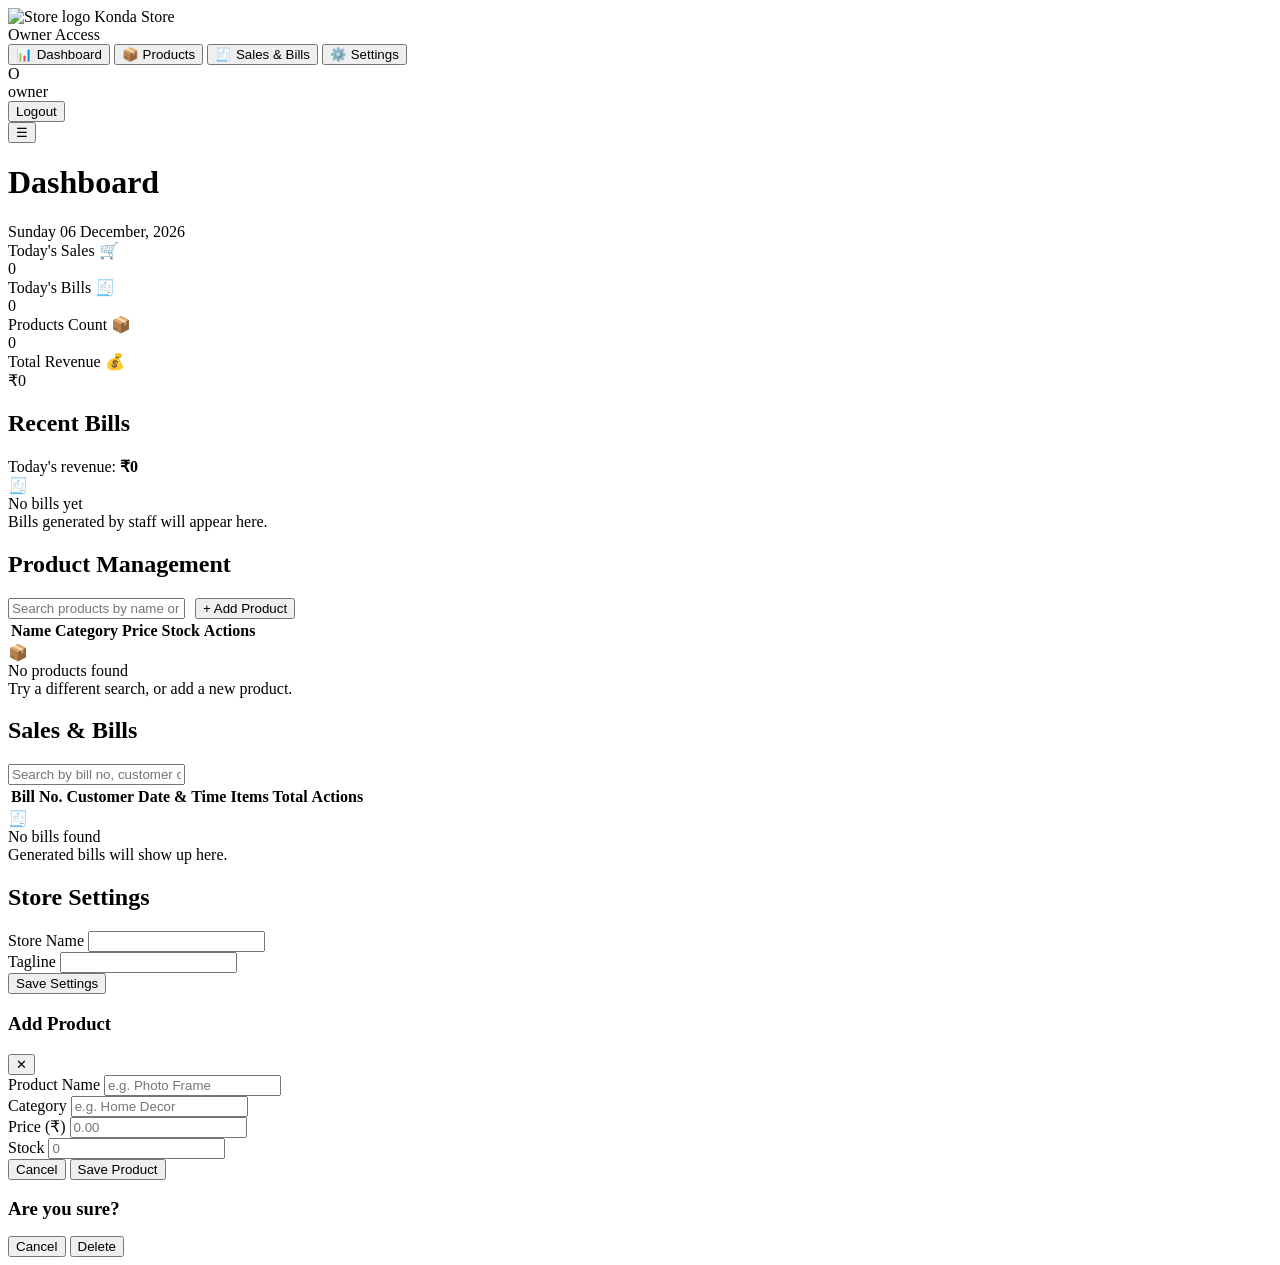
==== owner.html @ d74b081c "Add files via upload" ====
<!DOCTYPE html>
<html lang="en">
<head>
<meta charset="UTF-8" />
<meta name="viewport" content="width=device-width, initial-scale=1.0" />
<title>Owner Dashboard — Konda Store Manager</title>
<link rel="icon" type="image/png" href="assets/logo.png" />
<link rel="preconnect" href="https://fonts.googleapis.com" />
<link href="https://fonts.googleapis.com/css2?family=Sora:wght@600;700&family=Inter:wght@400;500;600&family=JetBrains+Mono:wght@500;700&display=swap" rel="stylesheet" />
<link rel="stylesheet" href="css/style.css" />
</head>
<body>

<div class="app-shell">

  <!-- ===================== Sidebar ===================== -->
  <aside class="sidebar" id="sidebar">
    <div class="sidebar-brand">
      <img src="assets/logo.png" alt="Store logo" />
      <span class="brand-name">Konda Store</span>
    </div>

    <span class="sidebar-role-pill">Owner Access</span>

    <nav class="sidebar-nav">
      <button class="nav-item active" data-view="dashboard" data-label="Dashboard">
        <span class="nav-icon">📊</span> Dashboard
      </button>
      <button class="nav-item" data-view="products" data-label="Products">
        <span class="nav-icon">📦</span> Products
      </button>
      <button class="nav-item" data-view="sales" data-label="Sales &amp; Bills">
        <span class="nav-icon">🧾</span> Sales &amp; Bills
      </button>
      <button class="nav-item" data-view="settings" data-label="Settings">
        <span class="nav-icon">⚙️</span> Settings
      </button>
    </nav>

    <div class="sidebar-footer">
      <div class="sidebar-user">
        <div class="sidebar-user-avatar" id="user-avatar">O</div>
        <div>
          <div class="sidebar-user-name" id="current-user-label">owner</div>
        </div>
      </div>
      <button class="logout-btn" id="logout-btn">Logout</button>
    </div>
  </aside>

  <div class="sidebar-overlay" id="sidebar-overlay"></div>

  <!-- ===================== Main Area ===================== -->
  <div class="main-area">

    <header class="topbar">
      <div class="topbar-left">
        <button class="mobile-menu-btn" id="mobile-menu-btn">☰</button>
        <h1 id="page-title">Dashboard</h1>
      </div>
      <div class="topbar-date" id="topbar-date"></div>
    </header>

    <div class="content">

      <!-- ===================== Dashboard View ===================== -->
      <section class="view-section active" id="view-dashboard">

        <div class="stat-grid">
          <div class="stat-card">
            <div class="stat-card-top">
              <span class="stat-label">Today's Sales</span>
              <span class="stat-icon">🛒</span>
            </div>
            <span class="stat-value" id="stat-todays-sales">0</span>
          </div>
          <div class="stat-card">
            <div class="stat-card-top">
              <span class="stat-label">Today's Bills</span>
              <span class="stat-icon">🧾</span>
            </div>
            <span class="stat-value" id="stat-todays-bills">0</span>
          </div>
          <div class="stat-card">
            <div class="stat-card-top">
              <span class="stat-label">Products Count</span>
              <span class="stat-icon">📦</span>
            </div>
            <span class="stat-value" id="stat-products-count">0</span>
          </div>
          <div class="stat-card">
            <div class="stat-card-top">
              <span class="stat-label">Total Revenue</span>
              <span class="stat-icon teal">💰</span>
            </div>
            <span class="stat-value" id="stat-revenue">₹0</span>
          </div>
        </div>

        <div class="panel">
          <div class="panel-header">
            <h2>Recent Bills</h2>
            <span class="cell-sub" id="stat-todays-revenue-label">Today's revenue: <b id="stat-todays-revenue">₹0</b></span>
          </div>
          <div id="recent-bills-list"></div>
          <div class="empty-state" id="recent-bills-empty">
            <div class="empty-icon">🧾</div>
            <div class="empty-title">No bills yet</div>
            <div class="empty-sub">Bills generated by staff will appear here.</div>
          </div>
        </div>

      </section>

      <!-- ===================== Products View ===================== -->
      <section class="view-section" id="view-products">
        <div class="panel">
          <div class="panel-header">
            <h2>Product Management</h2>
            <div style="display:flex; gap:10px; flex-wrap:wrap; align-items:center;">
              <div class="search-bar">
                <input type="text" id="product-search" placeholder="Search products by name or category..." />
              </div>
              <button class="btn btn-primary" id="add-product-btn">+ Add Product</button>
            </div>
          </div>

          <div class="table-wrap">
            <table>
              <thead>
                <tr>
                  <th>Name</th>
                  <th>Category</th>
                  <th>Price</th>
                  <th>Stock</th>
                  <th>Actions</th>
                </tr>
              </thead>
              <tbody id="product-table-body"></tbody>
            </table>
          </div>
          <div class="empty-state" id="product-empty-state">
            <div class="empty-icon">📦</div>
            <div class="empty-title">No products found</div>
            <div class="empty-sub">Try a different search, or add a new product.</div>
          </div>
        </div>
      </section>

      <!-- ===================== Sales View ===================== -->
      <section class="view-section" id="view-sales">
        <div class="panel">
          <div class="panel-header">
            <h2>Sales &amp; Bills</h2>
            <div class="search-bar">
              <input type="text" id="sales-search" placeholder="Search by bill no, customer or phone..." />
            </div>
          </div>

          <div class="table-wrap">
            <table>
              <thead>
                <tr>
                  <th>Bill No.</th>
                  <th>Customer</th>
                  <th>Date &amp; Time</th>
                  <th>Items</th>
                  <th>Total</th>
                  <th>Actions</th>
                </tr>
              </thead>
              <tbody id="sales-table-body"></tbody>
            </table>
          </div>
          <div class="empty-state" id="sales-empty-state">
            <div class="empty-icon">🧾</div>
            <div class="empty-title">No bills found</div>
            <div class="empty-sub">Generated bills will show up here.</div>
          </div>
        </div>
      </section>

      <!-- ===================== Settings View ===================== -->
      <section class="view-section" id="view-settings">
        <div class="panel" style="max-width: 480px;">
          <div class="panel-header">
            <h2>Store Settings</h2>
          </div>
          <form id="settings-form">
            <div class="field-group">
              <label class="field-label" for="settings-store-name">Store Name</label>
              <input class="field-input" type="text" id="settings-store-name" />
            </div>
            <div class="field-group">
              <label class="field-label" for="settings-tagline">Tagline</label>
              <input class="field-input" type="text" id="settings-tagline" />
            </div>
            <button type="submit" class="btn btn-primary">Save Settings</button>
          </form>
        </div>
      </section>

    </div>
  </div>
</div>

<!-- ===================== Add / Edit Product Modal ===================== -->
<div class="modal-overlay" id="product-modal">
  <div class="modal-box">
    <div class="modal-header">
      <h3 id="product-modal-title">Add Product</h3>
      <button class="modal-close" id="product-modal-close">✕</button>
    </div>
    <form id="product-form" novalidate>
      <div class="field-group">
        <label class="field-label" for="pf-name">Product Name</label>
        <input class="field-input" type="text" id="pf-name" placeholder="e.g. Photo Frame" />
        <span class="field-error" id="pf-name-error"></span>
      </div>
      <div class="field-group">
        <label class="field-label" for="pf-category">Category</label>
        <input class="field-input" type="text" id="pf-category" placeholder="e.g. Home Decor" />
        <span class="field-error" id="pf-category-error"></span>
      </div>
      <div class="form-row">
        <div class="field-group">
          <label class="field-label" for="pf-price">Price (₹)</label>
          <input class="field-input" type="number" id="pf-price" step="0.01" min="0" placeholder="0.00" />
          <span class="field-error" id="pf-price-error"></span>
        </div>
        <div class="field-group">
          <label class="field-label" for="pf-stock">Stock</label>
          <input class="field-input" type="number" id="pf-stock" step="1" min="0" placeholder="0" />
          <span class="field-error" id="pf-stock-error"></span>
        </div>
      </div>
      <div class="modal-actions">
        <button type="button" class="btn btn-secondary" id="product-cancel-btn">Cancel</button>
        <button type="submit" class="btn btn-primary">Save Product</button>
      </div>
    </form>
  </div>
</div>

<!-- ===================== Confirm Dialog ===================== -->
<div class="modal-overlay" id="confirm-dialog">
  <div class="modal-box confirm-box">
    <h3 style="margin-bottom:10px;">Are you sure?</h3>
    <p id="confirm-dialog-message"></p>
    <div class="confirm-actions">
      <button class="btn btn-secondary" id="confirm-dialog-no">Cancel</button>
      <button class="btn btn-danger-outline" id="confirm-dialog-yes">Delete</button>
    </div>
  </div>
</div>

<script src="js/storage.js"></script>
<script src="js/login.js"></script>
<script src="js/products.js"></script>
<script src="js/owner.js"></script>
<script>
  document.getElementById('topbar-date').textContent = new Date().toLocaleDateString('en-IN', { weekday: 'long', day: '2-digit', month: 'long', year: 'numeric' });
</script>
</body>
</html>
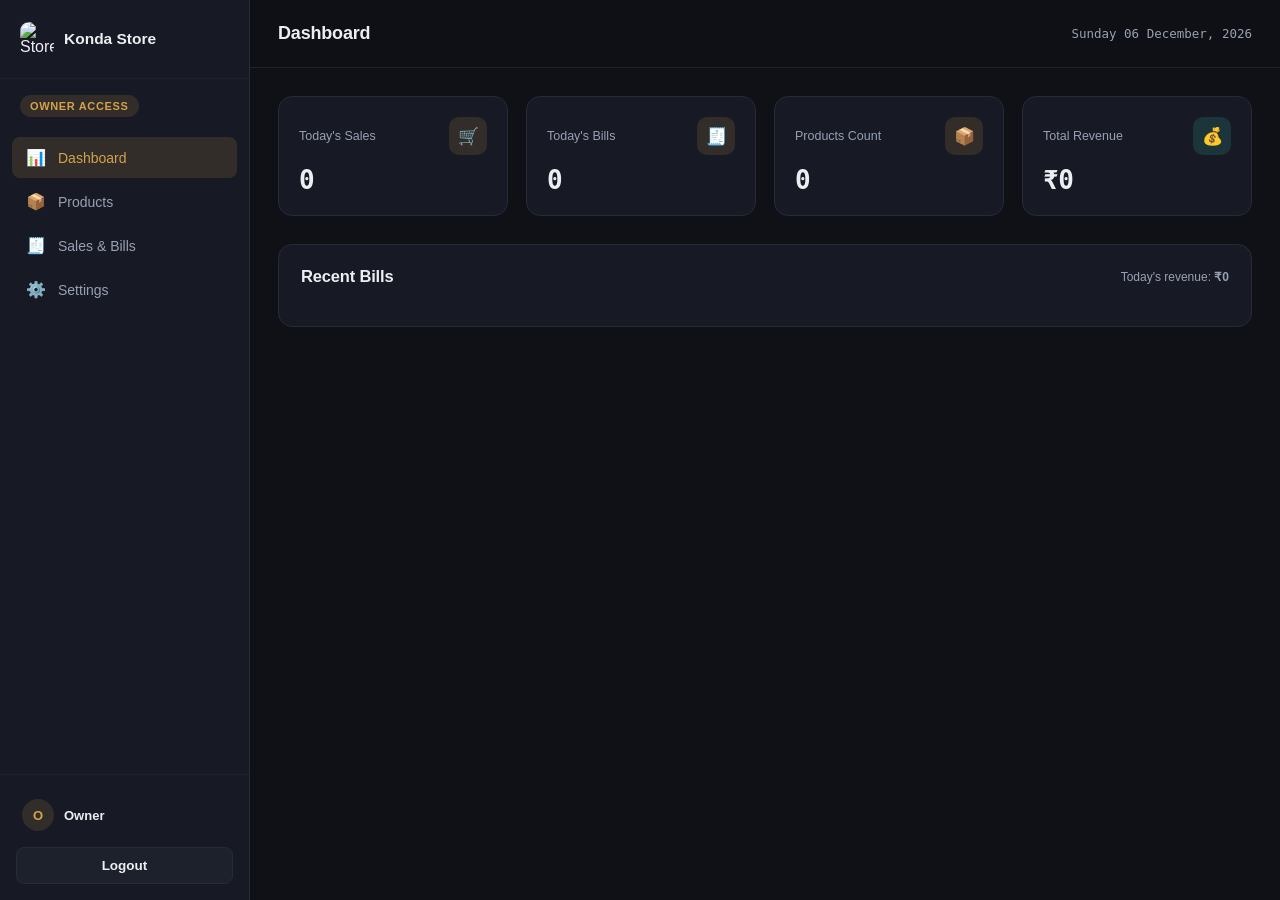
==== commit 94da8142: "Remove login.js script from owner.html" ====
--- a/owner.html
+++ b/owner.html
@@ -255,7 +255,6 @@
 </div>
 
 <script src="js/storage.js"></script>
-<script src="js/login.js"></script>
 <script src="js/products.js"></script>
 <script src="js/owner.js"></script>
 <script>
--- a/css/style.css
+++ b/css/style.css
@@ -0,0 +1,993 @@
+/* ============================================================
+   style.css
+   Konda Store Manager — design system & layout
+   Palette: deep ink navy surfaces, brass/gold accent (ties to
+   receipts & cash), teal for positive states, receipt-style
+   monospace for money figures and bill numbers.
+   ============================================================ */
+
+/* ---------------- Tokens ---------------- */
+:root {
+  --bg: #0F1117;
+  --surface: #171A24;
+  --surface-elevated: #1D212C;
+  --surface-hover: #232838;
+  --border: #262B39;
+  --border-soft: #1E222E;
+
+  --accent: #D4A24C;
+  --accent-hover: #E5B563;
+  --accent-soft: rgba(212, 162, 76, 0.14);
+
+  --teal: #3ED9C0;
+  --teal-soft: rgba(62, 217, 192, 0.14);
+
+  --danger: #E5595E;
+  --danger-soft: rgba(229, 89, 94, 0.14);
+
+  --text: #EDEEF3;
+  --text-muted: #98A0B3;
+  --text-faint: #5B6072;
+
+  --radius-sm: 8px;
+  --radius-md: 14px;
+  --radius-lg: 20px;
+
+  --shadow-card: 0 8px 24px rgba(0, 0, 0, 0.35);
+  --shadow-modal: 0 24px 60px rgba(0, 0, 0, 0.55);
+
+  --font-display: 'Sora', sans-serif;
+  --font-body: 'Inter', sans-serif;
+  --font-mono: 'JetBrains Mono', monospace;
+
+  --sidebar-width: 250px;
+}
+
+/* ---------------- Reset ---------------- */
+* {
+  margin: 0;
+  padding: 0;
+  box-sizing: border-box;
+}
+
+html {
+  scroll-behavior: smooth;
+}
+
+body {
+  font-family: var(--font-body);
+  background: var(--bg);
+  color: var(--text);
+  min-height: 100vh;
+  -webkit-font-smoothing: antialiased;
+}
+
+h1, h2, h3, h4 {
+  font-family: var(--font-display);
+  font-weight: 600;
+  letter-spacing: -0.01em;
+}
+
+button {
+  font-family: inherit;
+  cursor: pointer;
+  border: none;
+  background: none;
+  color: inherit;
+}
+
+input, select {
+  font-family: inherit;
+}
+
+a { color: inherit; text-decoration: none; }
+
+::selection {
+  background: var(--accent-soft);
+  color: var(--accent-hover);
+}
+
+*:focus-visible {
+  outline: 2px solid var(--accent);
+  outline-offset: 2px;
+  border-radius: 4px;
+}
+
+::-webkit-scrollbar { width: 10px; height: 10px; }
+::-webkit-scrollbar-track { background: transparent; }
+::-webkit-scrollbar-thumb { background: #2A2F3D; border-radius: 10px; }
+::-webkit-scrollbar-thumb:hover { background: #363C4D; }
+
+@media (prefers-reduced-motion: reduce) {
+  *, *::before, *::after {
+    animation-duration: 0.01ms !important;
+    transition-duration: 0.01ms !important;
+  }
+}
+
+/* ============================================================
+   LOGIN PAGE
+   ============================================================ */
+
+.login-page {
+  min-height: 100vh;
+  display: flex;
+  align-items: center;
+  justify-content: center;
+  padding: 24px;
+  background:
+    radial-gradient(circle at 15% 10%, rgba(212, 162, 76, 0.08), transparent 45%),
+    radial-gradient(circle at 85% 90%, rgba(62, 217, 192, 0.06), transparent 45%),
+    var(--bg);
+  position: relative;
+  overflow: hidden;
+}
+
+.login-page::before {
+  content: '';
+  position: absolute;
+  inset: 0;
+  background-image:
+    linear-gradient(rgba(255,255,255,0.02) 1px, transparent 1px),
+    linear-gradient(90deg, rgba(255,255,255,0.02) 1px, transparent 1px);
+  background-size: 42px 42px;
+  pointer-events: none;
+}
+
+.login-card {
+  position: relative;
+  width: 100%;
+  max-width: 400px;
+  background: var(--surface);
+  border: 1px solid var(--border);
+  border-radius: var(--radius-lg);
+  padding: 40px 36px 36px;
+  box-shadow: var(--shadow-card);
+  animation: rise 0.5s ease both;
+}
+
+@keyframes rise {
+  from { opacity: 0; transform: translateY(14px); }
+  to { opacity: 1; transform: translateY(0); }
+}
+
+.login-brand {
+  display: flex;
+  align-items: center;
+  gap: 12px;
+  margin-bottom: 28px;
+}
+
+.login-brand img {
+  width: 44px;
+  height: 44px;
+  border-radius: 12px;
+}
+
+.login-brand-text .brand-name {
+  font-family: var(--font-display);
+  font-size: 18px;
+  font-weight: 700;
+}
+
+.login-brand-text .brand-tagline {
+  font-size: 12px;
+  color: var(--text-muted);
+}
+
+.login-heading {
+  font-size: 22px;
+  margin-bottom: 6px;
+}
+
+.login-sub {
+  font-size: 13.5px;
+  color: var(--text-muted);
+  margin-bottom: 24px;
+}
+
+.role-tabs {
+  display: flex;
+  background: var(--surface-elevated);
+  border: 1px solid var(--border);
+  border-radius: var(--radius-sm);
+  padding: 4px;
+  margin-bottom: 22px;
+  gap: 4px;
+}
+
+.role-tab {
+  flex: 1;
+  padding: 9px 0;
+  border-radius: 6px;
+  font-size: 13.5px;
+  font-weight: 600;
+  color: var(--text-muted);
+  transition: all 0.2s ease;
+}
+
+.role-tab.active {
+  background: var(--accent);
+  color: #1A1206;
+}
+
+.field-group {
+  margin-bottom: 16px;
+}
+
+.field-label {
+  display: block;
+  font-size: 12.5px;
+  font-weight: 600;
+  color: var(--text-muted);
+  margin-bottom: 7px;
+  text-transform: uppercase;
+  letter-spacing: 0.04em;
+}
+
+.field-input {
+  width: 100%;
+  padding: 12px 14px;
+  background: var(--surface-elevated);
+  border: 1px solid var(--border);
+  border-radius: var(--radius-sm);
+  color: var(--text);
+  font-size: 14.5px;
+  transition: border-color 0.2s ease, box-shadow 0.2s ease;
+}
+
+.field-input:focus {
+  border-color: var(--accent);
+  box-shadow: 0 0 0 3px var(--accent-soft);
+  outline: none;
+}
+
+.field-error {
+  display: block;
+  font-size: 12px;
+  color: var(--danger);
+  margin-top: 6px;
+  min-height: 14px;
+}
+
+.login-error {
+  display: none;
+  background: var(--danger-soft);
+  border: 1px solid rgba(229, 89, 94, 0.35);
+  color: #FFB4B7;
+  font-size: 13px;
+  padding: 10px 14px;
+  border-radius: var(--radius-sm);
+  margin-bottom: 16px;
+}
+
+.login-error.visible {
+  display: block;
+  animation: shake 0.3s ease;
+}
+
+@keyframes shake {
+  0%, 100% { transform: translateX(0); }
+  25% { transform: translateX(-4px); }
+  75% { transform: translateX(4px); }
+}
+
+.btn {
+  display: inline-flex;
+  align-items: center;
+  justify-content: center;
+  gap: 8px;
+  padding: 12px 18px;
+  border-radius: var(--radius-sm);
+  font-size: 14px;
+  font-weight: 600;
+  transition: transform 0.15s ease, background 0.2s ease, box-shadow 0.2s ease, opacity 0.2s ease;
+  white-space: nowrap;
+}
+
+.btn:active { transform: scale(0.97); }
+
+.btn-primary {
+  background: var(--accent);
+  color: #1A1206;
+}
+
+.btn-primary:hover { background: var(--accent-hover); box-shadow: 0 6px 18px rgba(212,162,76,0.25); }
+
+.btn-block { width: 100%; }
+
+.btn-secondary {
+  background: var(--surface-elevated);
+  border: 1px solid var(--border);
+  color: var(--text);
+}
+
+.btn-secondary:hover { background: var(--surface-hover); }
+
+.btn-teal {
+  background: var(--teal);
+  color: #063A32;
+}
+.btn-teal:hover { filter: brightness(1.08); }
+
+.btn-danger-outline {
+  background: transparent;
+  border: 1px solid rgba(229, 89, 94, 0.4);
+  color: var(--danger);
+}
+.btn-danger-outline:hover { background: var(--danger-soft); }
+
+.btn:disabled {
+  opacity: 0.45;
+  cursor: not-allowed;
+}
+
+.login-demo-hint {
+  margin-top: 20px;
+  font-size: 12px;
+  color: var(--text-faint);
+  text-align: center;
+  line-height: 1.6;
+}
+
+.login-demo-hint b { color: var(--text-muted); }
+
+/* ============================================================
+   DASHBOARD SHELL (owner.html / staff.html)
+   ============================================================ */
+
+.app-shell {
+  display: flex;
+  min-height: 100vh;
+}
+
+/* ---- Sidebar ---- */
+
+.sidebar {
+  width: var(--sidebar-width);
+  flex-shrink: 0;
+  background: var(--surface);
+  border-right: 1px solid var(--border);
+  display: flex;
+  flex-direction: column;
+  position: fixed;
+  top: 0;
+  bottom: 0;
+  left: 0;
+  z-index: 40;
+  transition: transform 0.25s ease;
+}
+
+.sidebar-brand {
+  display: flex;
+  align-items: center;
+  gap: 10px;
+  padding: 22px 20px;
+  border-bottom: 1px solid var(--border-soft);
+}
+
+.sidebar-brand img {
+  width: 34px;
+  height: 34px;
+  border-radius: 9px;
+}
+
+.sidebar-brand .brand-name {
+  font-family: var(--font-display);
+  font-size: 15.5px;
+  font-weight: 700;
+}
+
+.sidebar-role-pill {
+  margin: 16px 20px 4px;
+  font-size: 11px;
+  font-weight: 700;
+  letter-spacing: 0.06em;
+  text-transform: uppercase;
+  color: var(--accent);
+  background: var(--accent-soft);
+  padding: 5px 10px;
+  border-radius: 100px;
+  display: inline-flex;
+  width: fit-content;
+}
+
+.sidebar-nav {
+  flex: 1;
+  padding: 16px 12px;
+  display: flex;
+  flex-direction: column;
+  gap: 3px;
+  overflow-y: auto;
+}
+
+.nav-item {
+  display: flex;
+  align-items: center;
+  gap: 12px;
+  padding: 11px 14px;
+  border-radius: var(--radius-sm);
+  font-size: 14px;
+  font-weight: 500;
+  color: var(--text-muted);
+  transition: background 0.18s ease, color 0.18s ease;
+  text-align: left;
+  width: 100%;
+}
+
+.nav-item .nav-icon {
+  font-size: 16px;
+  width: 20px;
+  text-align: center;
+}
+
+.nav-item:hover {
+  background: var(--surface-hover);
+  color: var(--text);
+}
+
+.nav-item.active {
+  background: var(--accent-soft);
+  color: var(--accent);
+}
+
+.sidebar-footer {
+  padding: 16px;
+  border-top: 1px solid var(--border-soft);
+}
+
+.sidebar-user {
+  display: flex;
+  align-items: center;
+  gap: 10px;
+  padding: 8px 6px;
+  margin-bottom: 8px;
+}
+
+.sidebar-user-avatar {
+  width: 32px;
+  height: 32px;
+  border-radius: 50%;
+  background: var(--accent-soft);
+  color: var(--accent);
+  display: flex;
+  align-items: center;
+  justify-content: center;
+  font-weight: 700;
+  font-size: 13px;
+  text-transform: uppercase;
+}
+
+.sidebar-user-name {
+  font-size: 13px;
+  font-weight: 600;
+  text-transform: capitalize;
+}
+
+.logout-btn {
+  width: 100%;
+  padding: 10px;
+  border-radius: var(--radius-sm);
+  background: var(--surface-elevated);
+  border: 1px solid var(--border);
+  font-size: 13.5px;
+  font-weight: 600;
+  display: flex;
+  align-items: center;
+  justify-content: center;
+  gap: 8px;
+  transition: all 0.2s ease;
+}
+
+.logout-btn:hover {
+  background: var(--danger-soft);
+  border-color: rgba(229,89,94,0.35);
+  color: #FFB4B7;
+}
+
+.sidebar-overlay {
+  display: none;
+  position: fixed;
+  inset: 0;
+  background: rgba(0,0,0,0.5);
+  z-index: 35;
+}
+.sidebar-overlay.visible { display: block; }
+
+/* ---- Main area ---- */
+
+.main-area {
+  margin-left: var(--sidebar-width);
+  flex: 1;
+  display: flex;
+  flex-direction: column;
+  min-width: 0;
+}
+
+.topbar {
+  height: 68px;
+  flex-shrink: 0;
+  display: flex;
+  align-items: center;
+  justify-content: space-between;
+  padding: 0 28px;
+  border-bottom: 1px solid var(--border-soft);
+  background: rgba(15, 17, 23, 0.75);
+  backdrop-filter: blur(10px);
+  position: sticky;
+  top: 0;
+  z-index: 20;
+}
+
+.topbar-left {
+  display: flex;
+  align-items: center;
+  gap: 14px;
+}
+
+#page-title {
+  font-size: 18px;
+}
+
+.mobile-menu-btn {
+  display: none;
+  font-size: 20px;
+  padding: 6px;
+}
+
+.topbar-date {
+  font-size: 12.5px;
+  color: var(--text-muted);
+  font-family: var(--font-mono);
+}
+
+.content {
+  padding: 28px;
+  flex: 1;
+}
+
+/* ============================================================
+   VIEW SECTIONS
+   ============================================================ */
+
+.view-section { display: none; animation: fadeIn 0.3s ease; }
+.view-section.active { display: block; }
+
+@keyframes fadeIn {
+  from { opacity: 0; transform: translateY(6px); }
+  to { opacity: 1; transform: translateY(0); }
+}
+
+/* ---- Stat cards ---- */
+
+.stat-grid {
+  display: grid;
+  grid-template-columns: repeat(4, 1fr);
+  gap: 18px;
+  margin-bottom: 28px;
+}
+
+.stat-card {
+  background: var(--surface);
+  border: 1px solid var(--border);
+  border-radius: var(--radius-md);
+  padding: 20px;
+  display: flex;
+  flex-direction: column;
+  gap: 10px;
+  transition: transform 0.2s ease, border-color 0.2s ease;
+}
+
+.stat-card:hover {
+  transform: translateY(-2px);
+  border-color: var(--accent);
+}
+
+.stat-card-top {
+  display: flex;
+  align-items: center;
+  justify-content: space-between;
+}
+
+.stat-icon {
+  width: 38px;
+  height: 38px;
+  border-radius: 10px;
+  display: flex;
+  align-items: center;
+  justify-content: center;
+  font-size: 17px;
+  background: var(--accent-soft);
+}
+
+.stat-icon.teal { background: var(--teal-soft); }
+
+.stat-label {
+  font-size: 12.5px;
+  color: var(--text-muted);
+  font-weight: 500;
+}
+
+.stat-value {
+  font-family: var(--font-mono);
+  font-size: 26px;
+  font-weight: 700;
+  letter-spacing: -0.02em;
+}
+
+/* ---- Panels ---- */
+
+.panel {
+  background: var(--surface);
+  border: 1px solid var(--border);
+  border-radius: var(--radius-md);
+  padding: 22px;
+}
+
+.panel-header {
+  display: flex;
+  align-items: center;
+  justify-content: space-between;
+  margin-bottom: 18px;
+  flex-wrap: wrap;
+  gap: 12px;
+}
+
+.panel-header h2 {
+  font-size: 16.5px;
+}
+
+.two-col-grid {
+  display: grid;
+  grid-template-columns: 1.4fr 1fr;
+  gap: 20px;
+  align-items: start;
+}
+
+/* ---- Search bar ---- */
+
+.search-bar {
+  position: relative;
+  min-width: 240px;
+  flex: 1;
+  max-width: 340px;
+}
+
+.search-bar input {
+  width: 100%;
+  padding: 10px 14px 10px 38px;
+  background: var(--surface-elevated);
+  border: 1px solid var(--border);
+  border-radius: var(--radius-sm);
+  color: var(--text);
+  font-size: 13.5px;
+}
+
+.search-bar input:focus {
+  border-color: var(--accent);
+  outline: none;
+}
+
+.search-bar::before {
+  content: '🔍';
+  position: absolute;
+  left: 13px;
+  top: 50%;
+  transform: translateY(-50%);
+  font-size: 13px;
+  opacity: 0.6;
+}
+
+/* ---- Tables ---- */
+
+.table-wrap {
+  overflow-x: auto;
+}
+
+table {
+  width: 100%;
+  border-collapse: collapse;
+}
+
+thead th {
+  text-align: left;
+  font-size: 11.5px;
+  text-transform: uppercase;
+  letter-spacing: 0.05em;
+  color: var(--text-faint);
+  font-weight: 700;
+  padding: 10px 12px;
+  border-bottom: 1px solid var(--border);
+  white-space: nowrap;
+}
+
+tbody td {
+  padding: 13px 12px;
+  border-bottom: 1px solid var(--border-soft);
+  font-size: 13.5px;
+  vertical-align: middle;
+}
+
+tbody tr:hover { background: rgba(255,255,255,0.015); }
+
+.cell-name { font-weight: 600; }
+.cell-price { font-family: var(--font-mono); font-weight: 600; }
+.cell-sub { color: var(--text-muted); font-size: 12px; }
+.cell-items { max-width: 260px; }
+.cell-actions { display: flex; gap: 6px; white-space: nowrap; }
+
+.icon-btn {
+  width: 30px;
+  height: 30px;
+  border-radius: 8px;
+  display: inline-flex;
+  align-items: center;
+  justify-content: center;
+  background: var(--surface-elevated);
+  border: 1px solid var(--border);
+  font-size: 13px;
+  transition: all 0.18s ease;
+}
+
+.icon-btn:hover { background: var(--surface-hover); border-color: var(--accent); }
+.delete-btn:hover { border-color: var(--danger); background: var(--danger-soft); }
+
+.stock-editor {
+  display: inline-flex;
+  align-items: center;
+  gap: 8px;
+  background: var(--surface-elevated);
+  border: 1px solid var(--border);
+  border-radius: 100px;
+  padding: 4px 6px;
+}
+
+.stock-btn {
+  width: 22px;
+  height: 22px;
+  border-radius: 50%;
+  background: var(--surface-hover);
+  display: flex;
+  align-items: center;
+  justify-content: center;
+  font-size: 14px;
+  font-weight: 700;
+  line-height: 1;
+}
+.stock-btn:hover { background: var(--accent); color: #1A1206; }
+
+.stock-value {
+  min-width: 20px;
+  text-align: center;
+  font-family: var(--font-mono);
+  font-weight: 600;
+  font-size: 13px;
+}
+.stock-value.stock-low { color: var(--danger); }
+
+.empty-state {
+  display: none;
+  text-align: center;
+  padding: 48px 20px;
+  color: var(--text-faint);
+}
+.empty-state.visible { display: block; }
+.empty-state .empty-icon { font-size: 34px; margin-bottom: 10px; }
+.empty-state .empty-title { font-size: 14px; color: var(--text-muted); font-weight: 600; margin-bottom: 4px; }
+.empty-state .empty-sub { font-size: 12.5px; }
+
+/* ---- Recent bills list (dashboard) ---- */
+
+.recent-bill-row {
+  display: flex;
+  align-items: center;
+  justify-content: space-between;
+  padding: 12px 4px;
+  border-bottom: 1px solid var(--border-soft);
+  font-size: 13px;
+}
+.recent-bill-row:last-child { border-bottom: none; }
+
+.rb-main { display: flex; flex-direction: column; gap: 3px; }
+.rb-number { font-family: var(--font-mono); font-weight: 700; color: var(--accent); font-size: 12.5px; }
+.rb-customer { font-weight: 500; }
+.rb-meta { display: flex; flex-direction: column; align-items: flex-end; gap: 3px; }
+.rb-meta span:first-child { color: var(--text-faint); font-size: 11.5px; }
+.rb-total { font-family: var(--font-mono); font-weight: 700; }
+
+/* ============================================================
+   MODAL (Add / Edit product) + CONFIRM DIALOG
+   ============================================================ */
+
+.modal-overlay {
+  display: none;
+  position: fixed;
+  inset: 0;
+  background: rgba(6, 7, 10, 0.65);
+  backdrop-filter: blur(3px);
+  align-items: center;
+  justify-content: center;
+  z-index: 100;
+  padding: 20px;
+}
+.modal-overlay.open { display: flex; }
+
+.modal-box {
+  background: var(--surface);
+  border: 1px solid var(--border);
+  border-radius: var(--radius-lg);
+  width: 100%;
+  max-width: 440px;
+  padding: 26px;
+  box-shadow: var(--shadow-modal);
+  animation: popIn 0.22s ease both;
+}
+
+@keyframes popIn {
+  from { opacity: 0; transform: scale(0.96) translateY(6px); }
+  to { opacity: 1; transform: scale(1) translateY(0); }
+}
+
+.modal-header {
+  display: flex;
+  align-items: center;
+  justify-content: space-between;
+  margin-bottom: 20px;
+}
+
+.modal-close {
+  width: 30px;
+  height: 30px;
+  border-radius: 8px;
+  background: var(--surface-elevated);
+  font-size: 15px;
+}
+.modal-close:hover { background: var(--surface-hover); }
+
+.modal-actions {
+  display: flex;
+  gap: 10px;
+  margin-top: 22px;
+}
+.modal-actions .btn { flex: 1; }
+
+.confirm-box {
+  max-width: 380px;
+  text-align: center;
+}
+.confirm-box p {
+  font-size: 14.5px;
+  color: var(--text-muted);
+  margin-bottom: 22px;
+  line-height: 1.6;
+}
+.confirm-actions { display: flex; gap: 10px; }
+.confirm-actions .btn { flex: 1; }
+
+/* ============================================================
+   CATALOGUE (staff billing)
+   ============================================================ */
+
+.catalogue-grid {
+  display: grid;
+  grid-template-columns: repeat(auto-fill, minmax(160px, 1fr));
+  gap: 14px;
+}
+
+.product-card {
+  background: var(--surface-elevated);
+  border: 1px solid var(--border);
+  border-radius: var(--radius-md);
+  padding: 16px;
+  display: flex;
+  flex-direction: column;
+  gap: 10px;
+  transition: transform 0.18s ease, border-color 0.18s ease;
+}
+
+.product-card:hover { transform: translateY(-3px); border-color: var(--accent); }
+.product-card.out-of-stock { opacity: 0.55; }
+
+.product-card-top {
+  display: flex;
+  align-items: center;
+  justify-content: space-between;
+}
+
+.product-card-category {
+  font-size: 10.5px;
+  text-transform: uppercase;
+  letter-spacing: 0.05em;
+  color: var(--text-faint);
+  font-weight: 700;
+}
+
+.badge-out {
+  font-size: 10px;
+  background: var(--danger-soft);
+  color: var(--danger);
+  padding: 3px 7px;
+  border-radius: 100px;
+  font-weight: 700;
+}
+
+.product-card-name {
+  font-size: 14.5px;
+  font-weight: 600;
+  line-height: 1.3;
+}
+
+.product-card-bottom {
+  display: flex;
+  align-items: center;
+  justify-content: space-between;
+  margin-top: auto;
+}
+
+.product-card-price {
+  font-family: var(--font-mono);
+  font-weight: 700;
+  color: var(--accent);
+  font-size: 14.5px;
+}
+
+.btn-add-cart {
+  background: var(--surface-hover);
+  border: 1px solid var(--border);
+  padding: 7px 12px;
+  border-radius: 8px;
+  font-size: 12.5px;
+  font-weight: 700;
+}
+.btn-add-cart:hover:not(:disabled) { background: var(--accent); color: #1A1206; border-color: var(--accent); }
+
+/* ============================================================
+   BILLING SCREEN
+   ============================================================ */
+
+.billing-layout {
+  display: grid;
+  grid-template-columns: 1.5fr 1fr;
+  gap: 20px;
+  align-items: start;
+}
+
+.billing-form-section.collapsed { display: none; }
+
+.bill-meta-row {
+  display: flex;
+  gap: 18px;
+  margin-bottom: 18px;
+  flex-wrap: wrap;
+}
+
+.bill-meta-item {
+  font-size: 12.5px;
+  color: var(--text-muted);
+}
+.bill-meta-item strong {
+  display: block;
+  font-family: var(--font-mono);
+  color: var(--text);
+  font-size: 13.5px;
+  margin-top: 3px;
+}
+
+.form-row {
+  display: grid;
+  grid-template-columns: 1fr 1fr;
+  gap: 14px;
+}
+
+/* ---- Cart ---- */
+
+.cart-panel {
+  position: sticky;
+  top: 84px;
+}
+
+.cart-items {
+  display: flex;
+  flex-direction: column;
+  gap: 10px;
+  max-he
